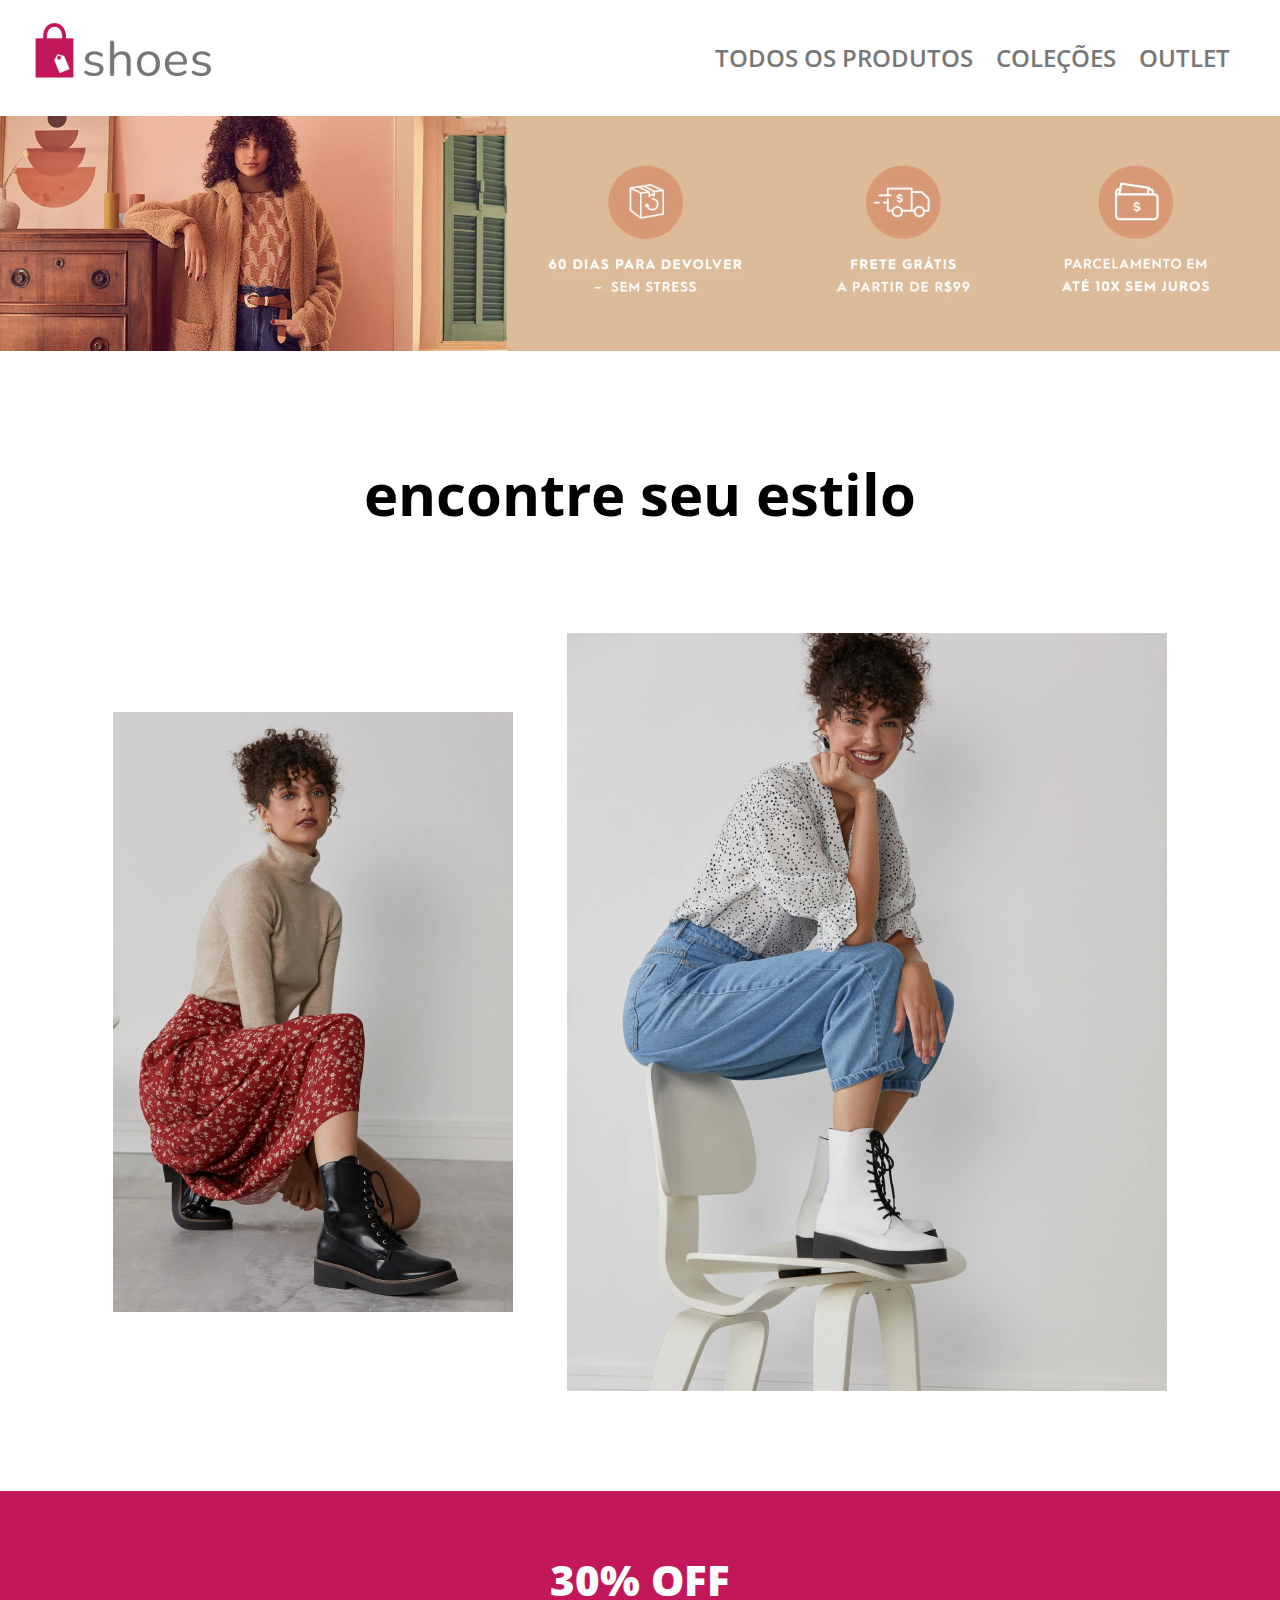
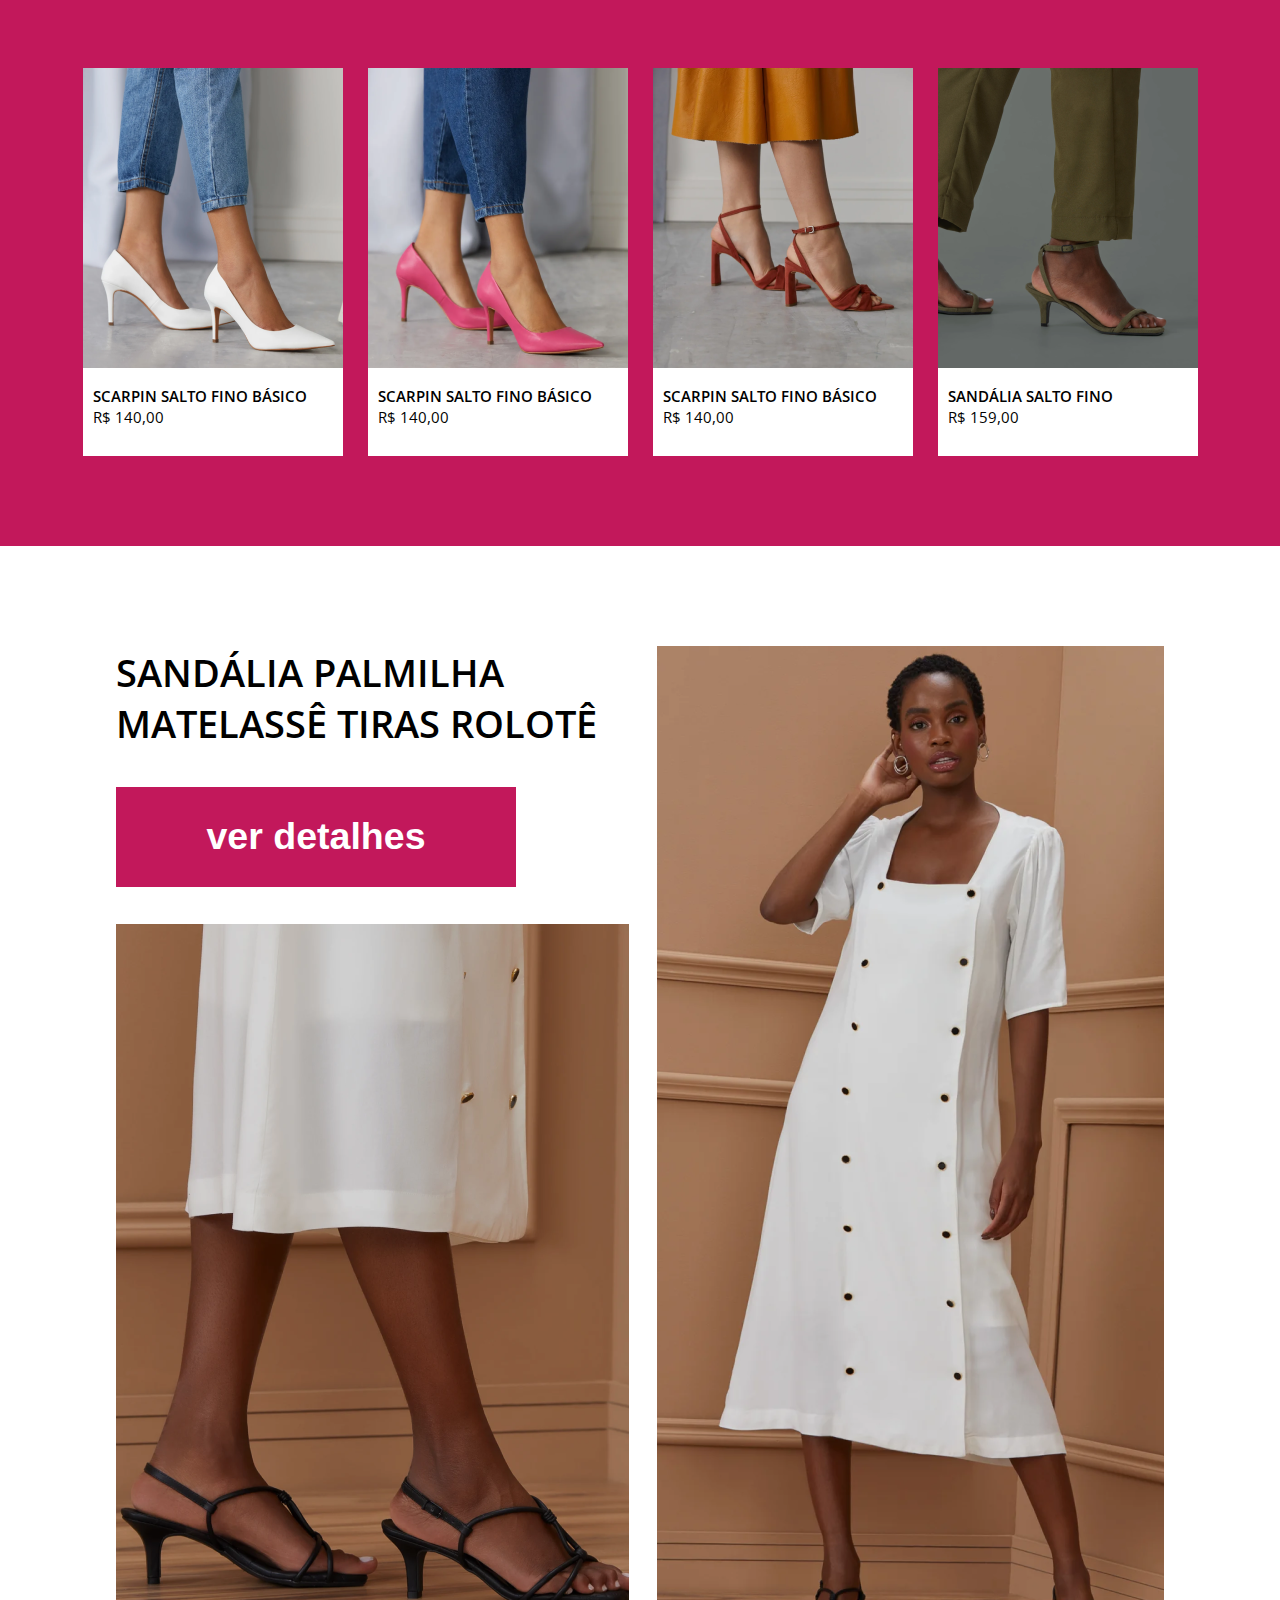
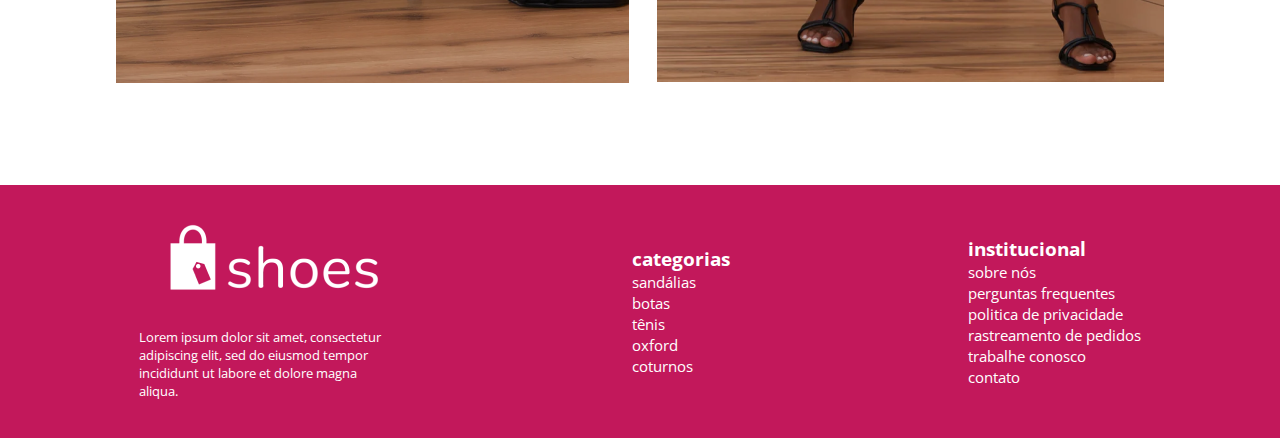
==== index.html @ 362bac86 "criacao da landing page" ====
<!DOCTYPE html>
<html lang="pt-BR">
  <head>
    <meta charset="UTF-8" />
    <meta http-equiv="X-UA-Compatible" content="IE=edge" />
    <meta name="viewport" content="width=device-width, initial-scale=1.0" />
    <link rel="stylesheet" href="/assets/css/style.css" />
    <title>Shoes Stores</title>
  </head>
  <body>
    <header class="container">
      <nav>
        <img
          class="logo"
          src="./assets/img/shoes-logo-2.png"
          alt="logo da empresa"
        />
        <ul class="menu">
          <li>
            <a href="">TODOS OS PRODUTOS</a>
          </li>
          <li>
            <a href="">COLEÇÕES</a>
          </li>
          <li>
            <a href="">OUTLET</a>
          </li>
        </ul>
      </nav>
    </header>
    <main class="container">
      <section class="banner">
        <img src="./assets/img/banner.png" alt="banner" />
      </section>
      <section class="your-style">
        <h1>encontre seu estilo</h1>
        <article>
          <img src="./assets/img/encontre-seu-estilo-1.png" alt="" />
          <img src="./assets/img/encontre-seu-estilo-2.png" alt="" />
        </article>
      </section>
      <section class="products">
        <h2>30% OFF</h2>
        <div>
          <article class="card-products">
            <img src="./assets/img/salto-01.png" alt="" />
            <p>scarpin salto fino básico</p>
            <span>R$ 140,00</span>
          </article>

          <article class="card-products">
            <img src="./assets/img/salto-02.png" alt="" />
            <p>scarpin salto fino básico</p>
            <span>R$ 140,00</span>
          </article>

          <article class="card-products">
            <img src="./assets/img/salto-03.png" alt="" />
            <p>scarpin salto fino básico</p>
            <span>R$ 140,00</span>
          </article>

          <article class="card-products">
            <img src="./assets/img/salto-04.png" alt="" />
            <p>sandália salto fino</p>
            <span>R$ 159,00</span>
          </article>
        </div>
      </section>
      <section class="highlight">
        <div class="card-highlight">
          <h2>
            SANDÁLIA PALMILHA <br />
            MATELASSÊ TIRAS ROLOTÊ
          </h2>
          <button>ver detalhes</button>
          <img src="./assets/img/sandalia-01.png" alt="" />
        </div>
        <div class="image-highlight">
          <img src="./assets/img/sandalia-02.png" alt="" />
        </div>
      </section>
    </main>
    <footer class="container">
      <section class="logo-footer">
        <img
          class="logo"
          src="./assets/img/shoes-logo-white-1.png"
          alt="logo da empresa"
        />
        <p>
          Lorem ipsum dolor sit amet, consectetur adipiscing elit, sed do
          eiusmod tempor incididunt ut labore et dolore magna aliqua.
        </p>
      </section>
      <section class="categories-footer">
        <h3>categorias</h3>
        <ul>
          <li>
            <a href="">sandálias</a>
          </li>
          <li>
            <a href="">botas</a>
          </li>
          <li>
            <a href="">tênis</a>
          </li>
          <li>
            <a href="">oxford</a>
          </li>
          <li>
            <a href="">coturnos</a>
          </li>
        </ul>
      </section>
      <section class="institutional-footer">
        <h3>institucional</h3>
        <ul>
          <li>
            <a href="">sobre nós</a>
          </li>
          <li>
            <a href="">perguntas frequentes</a>
          </li>
          <li>
            <a href="">politica de privacidade</a>
          </li>
          <li>
            <a href="">rastreamento de pedidos</a>
          </li>
          <li>
            <a href="">trabalhe conosco</a>
          </li>
          <li>
            <a href="">contato</a>
          </li>
        </ul>
      </section>
    </footer>
  </body>
</html>
---- assets/css/style.css ----
@import url('https://fonts.googleapis.com/css2?family=Open+Sans:wght@400;600;700;800&display=swap');

*{
  margin: 0;
  padding: 0;
  box-sizing: border-box;
}

:root {
  font-size: 60.2%; /*10px*/
}

body {
  font-family: 'Open Sans', sans-serif;
}

.container {
  max-width: 1280px;
  width: 100%;
  margin: 0 auto;
}

nav {
  display: flex;
  flex-wrap: wrap;
  justify-content: space-between;
  align-items: center;
  height: 12rem;
  background-color: #FFFFFF;
  box-shadow: 0px 1px 20px rgba(159, 159, 159, 0.65);
}

.logo {
  margin-left: 2rem;
}

.menu {
  width: 42%;
  display: flex;
  flex-wrap: wrap;
  justify-content: space-around;
  margin-right: 4rem;
  font-weight: 600;
  color: #777777;
}

nav li {
  list-style: none;
  font-size: 2.5rem;
}

nav a {
  text-decoration: none;
  color: inherit;
}

.banner, .banner img {
  width: 100%;
}

.your-style h1 {
  text-align: center;
  font-size: 6rem;
  margin-top: 100px;
}

.your-style article {
  display: flex;
  flex-wrap: wrap;
  justify-content: center;
  align-items: center;
  gap: 54px;

  margin: 100px auto;
}

.products {
  background-color: #C2185B;
  
  display: flex;
  flex-wrap: wrap;
  flex-direction: column;
  justify-content: center;
  align-items: center;
  padding: 0px 80px 90px;
}

.products h2 {
  color: white;
  font-size: 4.4rem;
  padding: 60px 0;
  font-weight: 800;
}

.products div {
  display: flex;
  flex-wrap: wrap;
  justify-content: center;
  align-items: center;
  gap: 25px;
}

.card-products {
  background-color: white;
  font-size: 1.6rem;
  width: 260px;
  height: 388px;
}

.card-products p {
  text-transform: uppercase;
  font-weight: 600;
  margin-top: 13px;
  margin-left: 10px;
}

.card-products span {
  margin-left: 10px;
}

.highlight {
  display: flex;
  flex-wrap: wrap;
  justify-content: center;
  align-items: center;
  gap: 28px;
  padding: 100px;

}

.card-highlight {
  display: flex;
  flex-wrap: wrap;
  flex-direction: column;
  justify-content: space-between;
  height: 1036px;  
}

.card-highlight h2 {
  font-size: 3.9rem;
  font-weight: 600;
}

.card-highlight button {
  width: 400px;
  height: 100px;
  font-size: 3.9rem;
  font-weight: 600;
  background-color: #C2185B;
  color: white;
  border: none;
}

footer {
  background-color: #C2185B;
  color: white;
  padding: 20px;

  display: flex;
  flex-wrap: wrap;
  justify-content: space-around;
  align-items: center;
}

.logo-footer {
  font-size: 1.4rem;

  display: flex;
  flex-wrap: wrap;
  flex-direction: column;
  justify-content: space-between;
  align-items: flex-start;
}

.logo-footer p {
  width: 255px;
  height: 90px;
  font-size: 1.4rem;
}

.categories-footer {
  font-size: 2rem;
}

.institutional-footer {
  font-size: 2rem;
}

footer li {
  list-style: none;
  font-size: 1.6rem;
}

footer a {
  text-decoration: none;
  color: inherit;
}

footer section h3 {
  font-size: 2rem;
  font-weight: 700;
}
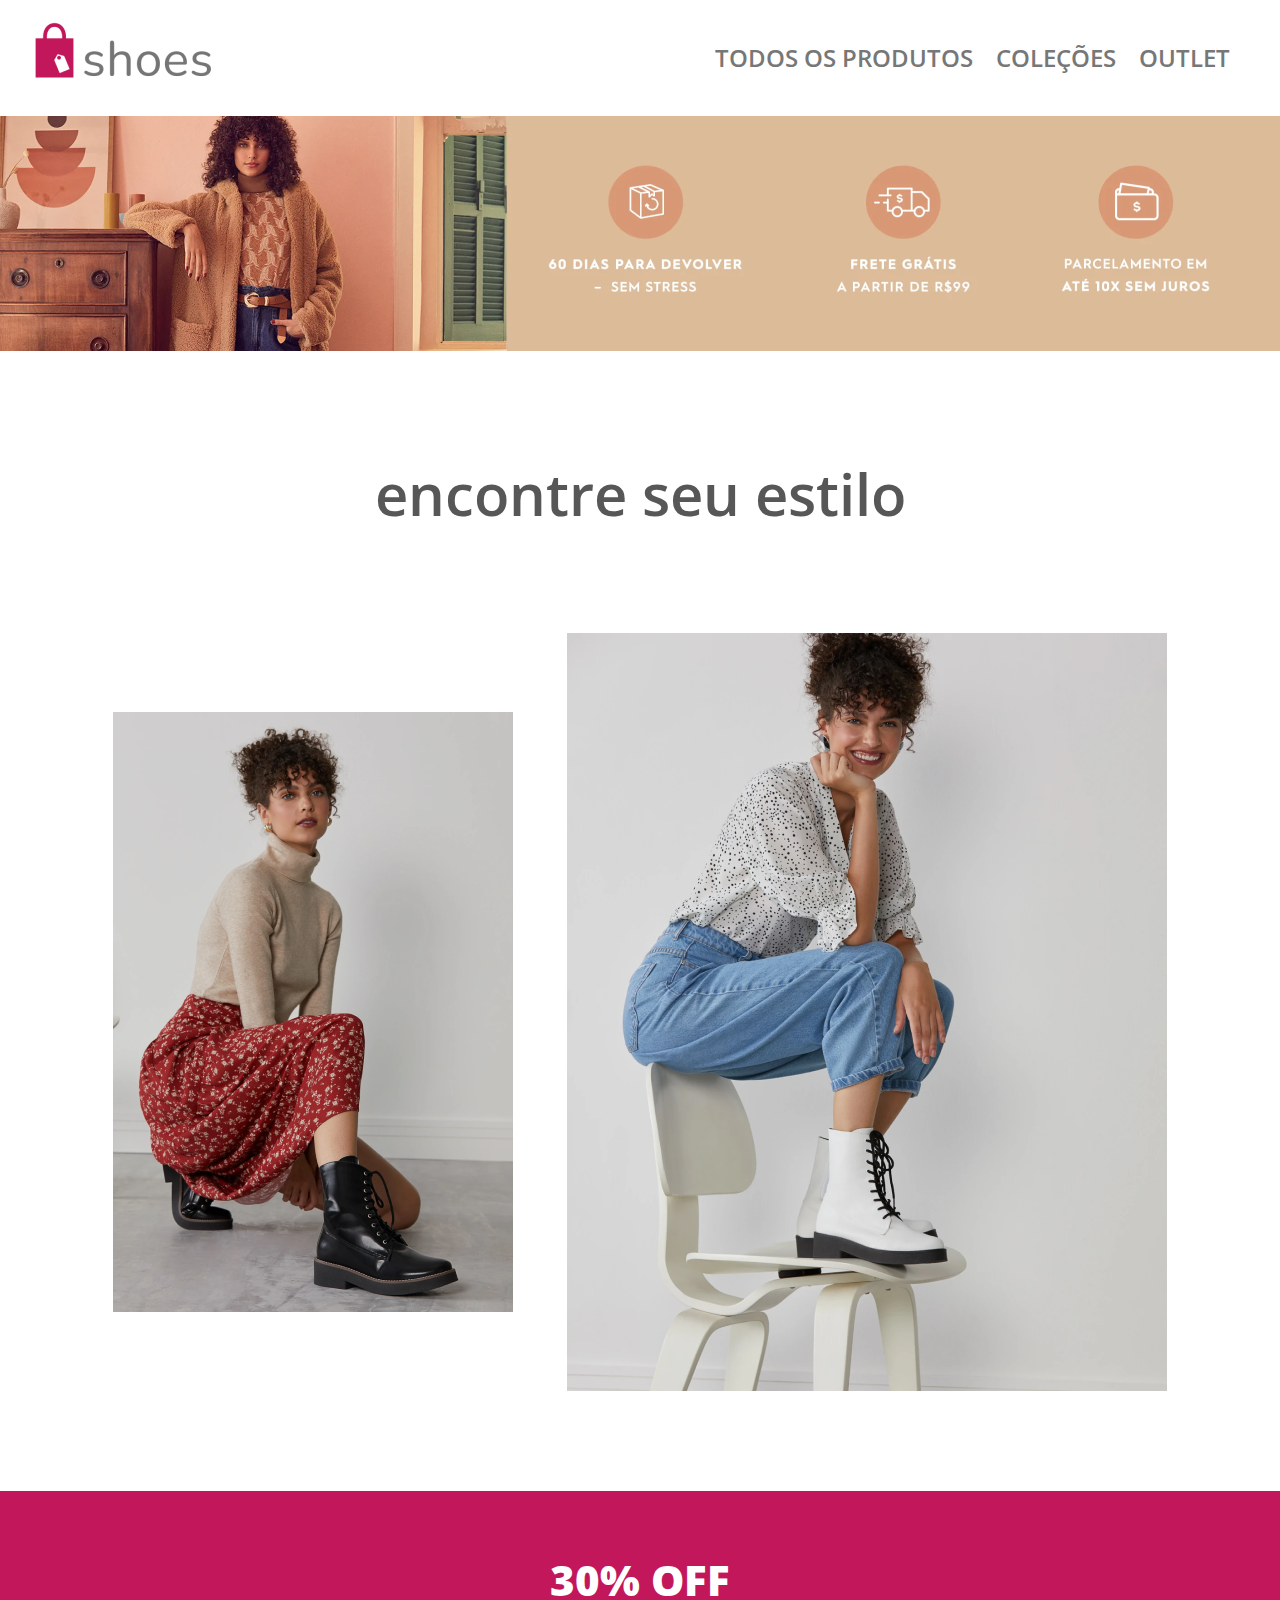
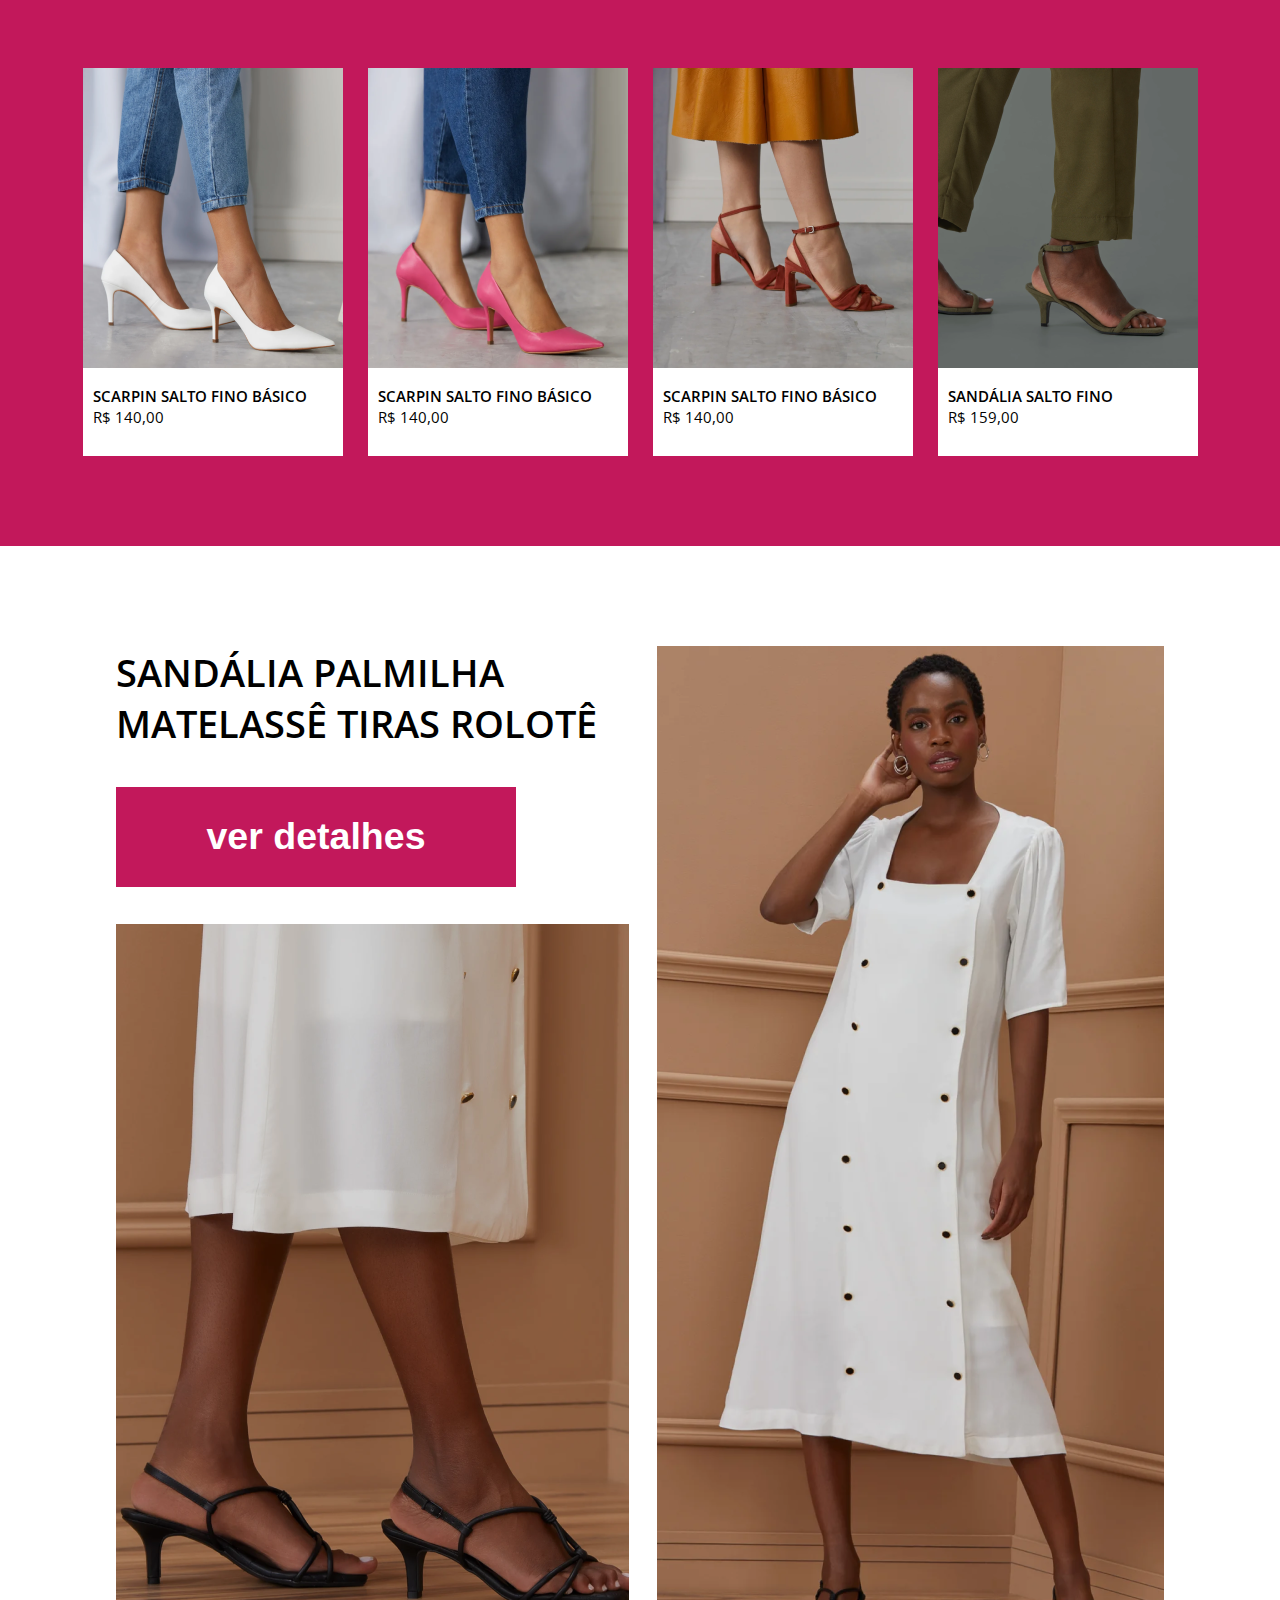
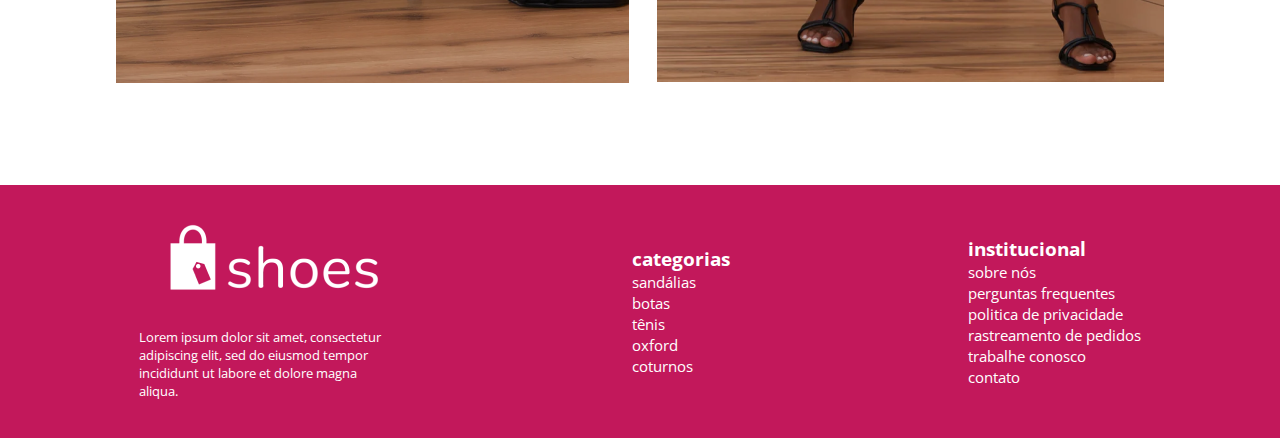
==== commit 80e10e88: "criação pag trab conosco" ====
--- a/index.html
+++ b/index.html
@@ -8,8 +8,8 @@
     <title>Shoes Stores</title>
   </head>
   <body>
-    <header class="container">
-      <nav>
+    <header>
+      <nav class="container">
         <img
           class="logo"
           src="./assets/img/shoes-logo-2.png"
--- a/assets/css/style.css
+++ b/assets/css/style.css
@@ -1,4 +1,4 @@
-@import url('https://fonts.googleapis.com/css2?family=Open+Sans:wght@400;600;700;800&display=swap');
+@import url('https://fonts.googleapis.com/css2?family=Open+Sans:wght@400;600;700;800&family=Roboto:wght@400;700&display=swap');
 
 *{
   margin: 0;
@@ -20,14 +20,18 @@
   margin: 0 auto;
 }
 
-nav {
-  display: flex;
-  flex-wrap: wrap;
-  justify-content: space-between;
-  align-items: center;
-  height: 12rem;
+header {
+  width: 100%;
   background-color: #FFFFFF;
   box-shadow: 0px 1px 20px rgba(159, 159, 159, 0.65);
+}
+
+nav {
+  display: flex;
+  flex-wrap: wrap;
+  justify-content: space-between;
+  align-items: center;
+  height: 12rem;
 }
 
 .logo {
@@ -199,4 +203,140 @@
 footer section h3 {
   font-size: 2rem;
   font-weight: 700;
+}
+
+/* Formulario */
+
+.form-employee {
+  display: flex;
+  flex-direction: column;
+  width: 50%;
+  padding: 30px 55px 45px;
+  margin: 60px auto;
+
+  border: 1px solid #9B9B9B;
+  box-shadow: 2px 2px 7px 1px rgba(0, 0, 0, 0.25);
+}
+
+main section h1 {
+  font-size: 3.9rem;
+  font-weight: 600;
+  color: #575757;
+  margin: 0 auto 25px;
+}
+
+.trabalhe-conosco {
+  display: flex;
+  flex-direction: column;
+  justify-content: center;
+  gap: 10px;
+  
+  color: #9B9B9B;
+}
+
+.trabalhe-conosco button {
+  text-transform: lowercase;
+  width: 100%;
+  height: 33px;
+  background-color: #C2185B;
+  color: #FFFFFF;
+  font-family: 'Roboto', sans-serif;
+  font-weight: 700;
+  font-size: 2rem;
+  border: none;
+}
+
+.input-wrapper {
+  display: flex;
+  flex-direction: column;
+  width: 100%;
+  gap: 5px;
+}
+
+.input-wrapper label {
+  font-size: 1.8rem;
+  font-weight: 700;
+}
+
+.input-wrapper input, select {
+  height: 25px;
+  padding: 2px;
+  font-size: 1.2rem;
+  color: #C2185B;
+  border: 1px solid #9B9B9B;
+}
+
+.input-wrapper select {
+  appearance: none;
+  background-image: url("data:image/svg+xml,%3Csvg width='14' height='6' viewBox='0 0 14 6' fill='none' xmlns='http://www.w3.org/2000/svg'%3E%3Cpath d='M7 6L13.0622 0.75H0.937822L7 6Z' fill='%23C4C4C4'/%3E%3C/svg%3E%0A");
+  background-repeat: no-repeat;
+  background-position: right 5px top 8px;
+}
+
+section form h2 {
+  font-family: 'Roboto', sans-serif;
+  font-weight: 700;
+  font-size: 1.8rem;
+}
+
+.input-checkbox, .input-radio {
+  gap: 10px;
+
+  font-family: 'Roboto', sans-serif;
+  font-size: 1.4rem;
+}
+
+.input-checkbox div, .input-radio div {
+  display: flex;
+  justify-content: space-between;
+}
+
+.input-checkbox input, .input-radio input {
+  margin-top: 5px;
+  margin-right: 2px;
+}
+
+.input-checkbox label, .input-radio label {
+  margin-top: 5px;
+  margin-right: 10px;
+}
+
+.input-textarea {
+  display: flex;
+  flex-direction: column;
+
+  font-family: 'Roboto', sans-serif;
+  font-weight: 700;
+  font-size: 1.8rem;
+  gap: 5px;
+  border: #9B9B9B;
+}
+
+.input-textarea textarea {
+  height: 78px;
+  resize: none;
+  border: 1px solid #9B9B9B;
+  padding: 3px;
+  color: #C2185B;
+}
+
+.input-file {
+  font-family: 'Roboto', sans-serif;
+  font-weight: 700;
+  font-size: 1.8rem;
+  margin: 10px 0;
+}
+
+.input-file input[type="file"]::-webkit-file-upload-button {
+  appearance: none;
+  background-color: #C4C4C4;
+  color: #FFFFFF;
+  border: none;
+  font-family: 'Roboto', sans-serif;
+  font-size: 1.4rem;
+  height: 21px;
+}
+
+.input-file label{
+  margin-right: 5px;
 }